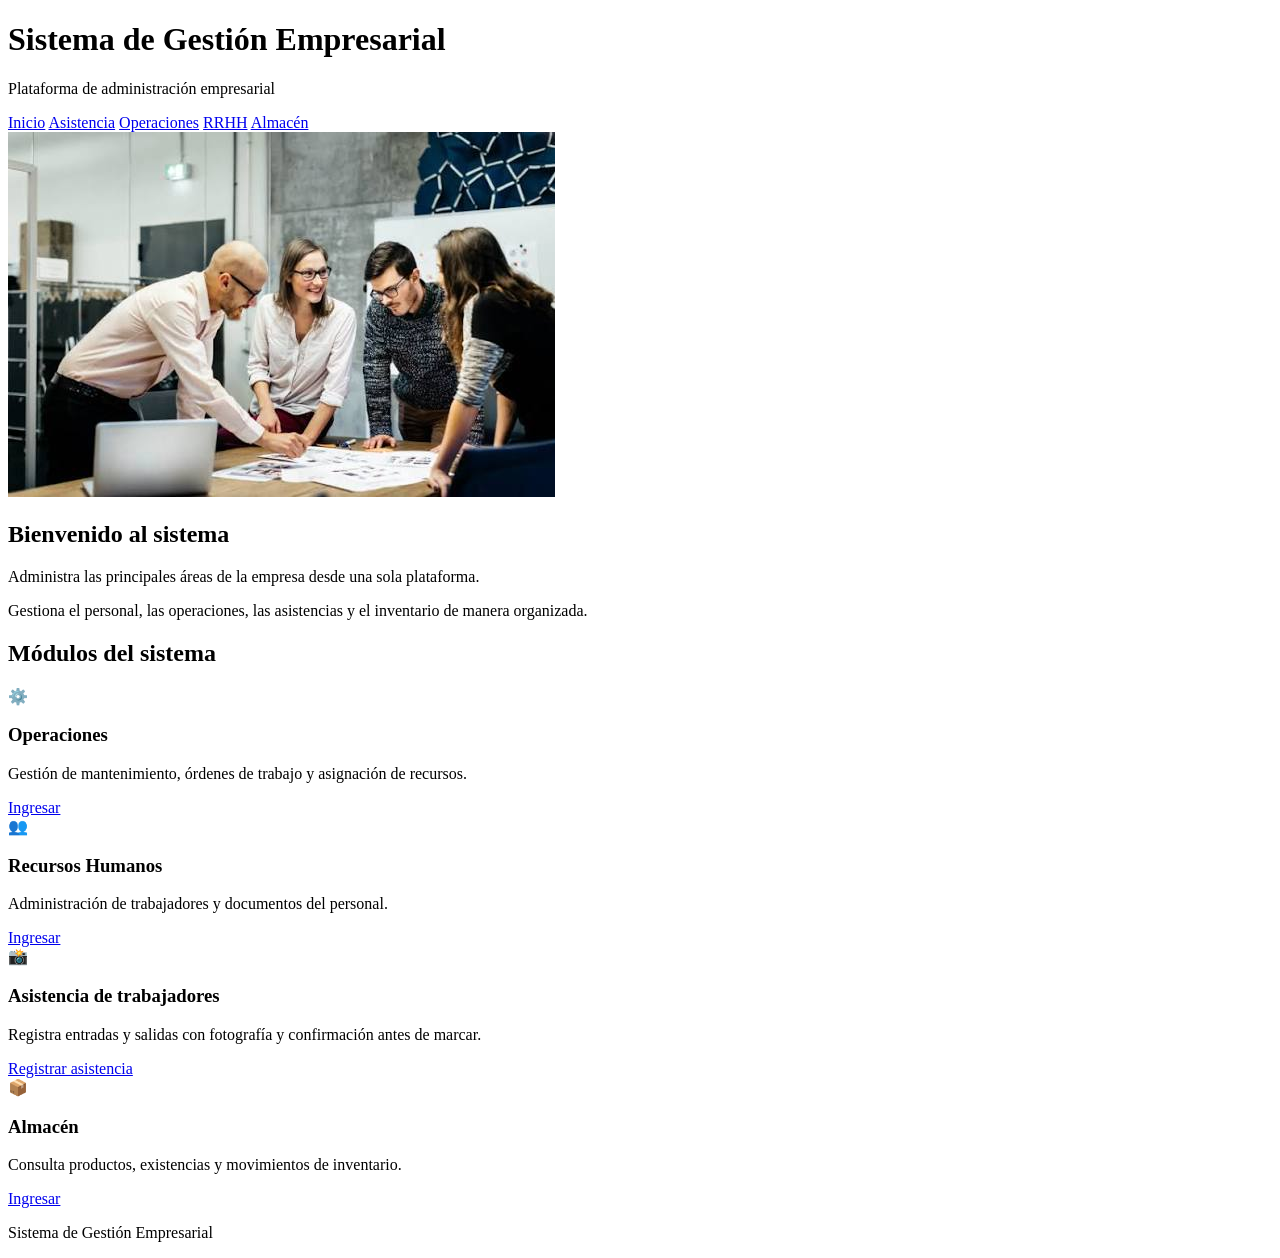
==== frontend/index.html @ 7761e13e "Integracion con cambios del PR" ====
<!DOCTYPE html>
<html lang="es">
<head>
    <meta charset="UTF-8">
    <meta name="viewport" content="width=device-width, initial-scale=1.0">

    <title>Sistema de Gestión Empresarial</title>

    <link rel="stylesheet" href="css/variables.css">
    <link rel="stylesheet" href="css/base.css">
    <link rel="stylesheet" href="css/layout.css">
    <link rel="stylesheet" href="css/components.css">
</head>

<body>

    <header>
        <h1>Sistema de Gestión Empresarial</h1>
        <p>Plataforma de administración empresarial</p>
    </header>

    <nav aria-label="Navegación principal">
        <a href="#inicio">Inicio</a>
        <a href="asistencia-trabajador.html">Asistencia</a>
        <a href="operaciones.html">Operaciones</a>
        <a href="RRHH.html">RRHH</a>
        <a href="almacen.html">Almacén</a>
    </nav>

    <main>

        <!-- Bienvenida -->
        <section id="inicio" class="bienvenida">

            <div class="imagen-empresa">
                <img
                    src="images/empresa.jpg"
                    alt="Imagen representativa del sistema de gestión empresarial">
            </div>

            <div class="bienvenida-contenido">
                <h2>Bienvenido al sistema</h2>

                <p>
                    Administra las principales áreas de la empresa
                    desde una sola plataforma.
                </p>

                <p>
                    Gestiona el personal, las operaciones, las asistencias
                    y el inventario de manera organizada.
                </p>
            </div>

        </section>

        <!-- Módulos principales -->
        <section id="modulos">

            <h2>Módulos del sistema</h2>

            <div class="tarjetas">

                <!-- Operaciones -->
                <article class="tarjeta" id="operaciones">
                    <div class="icono-modulo" aria-hidden="true">⚙️</div>

                    <h3>Operaciones</h3>

                    <p>
                        Gestión de mantenimiento, órdenes de trabajo
                        y asignación de recursos.
                    </p>

                    <a href="operaciones.html">Ingresar</a>
                </article>

                <!-- Recursos Humanos -->
                <article class="tarjeta" id="personal">
                    <div class="icono-modulo" aria-hidden="true">👥</div>

                    <h3>Recursos Humanos</h3>

                    <p>
                        Administración de trabajadores y documentos
                        del personal.
                    </p>

                    <a href="RRHH.html">Ingresar</a>
                </article>

                <!-- Asistencia -->
                <article class="tarjeta" id="asistencia">
                    <div class="icono-modulo" aria-hidden="true">📸</div>

                    <h3>Asistencia de trabajadores</h3>

                    <p>
                        Registra entradas y salidas con fotografía
                        y confirmación antes de marcar.
                    </p>

                    <a href="asistencia-trabajador.html">
                        Registrar asistencia
                    </a>
                </article>

                <!-- Almacén -->
                <article class="tarjeta" id="almacen">
                    <div class="icono-modulo" aria-hidden="true">📦</div>

                    <h3>Almacén</h3>

                    <p>
                        Consulta productos, existencias
                        y movimientos de inventario.
                    </p>

                    <a href="almacen.html">Ingresar</a>
                </article>

            </div>

        </section>

    </main>

    <footer>
        <p>Sistema de Gestión Empresarial</p>
    </footer>

    <script src="js/app.js"></script>

</body>
</html>
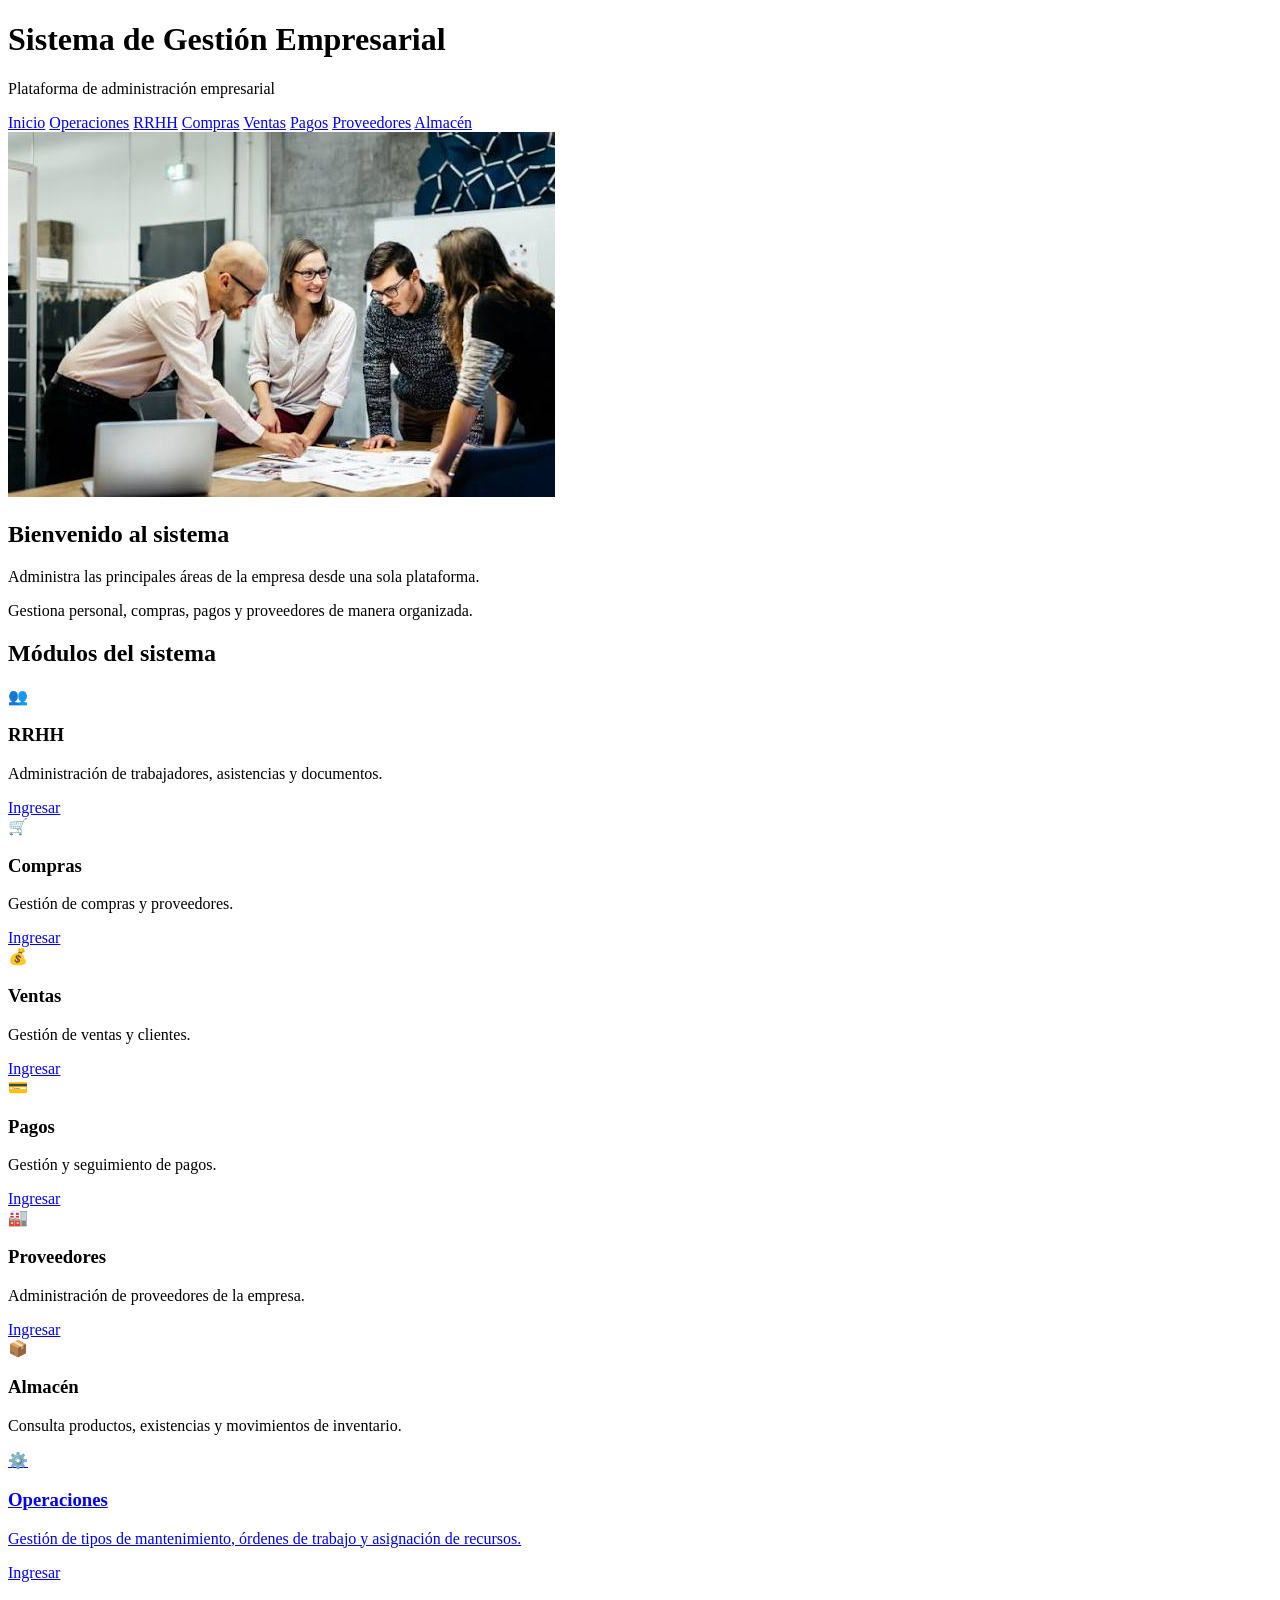
==== commit 179bf9b1: "fix: resolución de errores" ====
--- a/frontend/index.html
+++ b/frontend/index.html
@@ -1,6 +1,6 @@
-
 <!DOCTYPE html>
 <html lang="es">
+
 <head>
     <meta charset="UTF-8">
     <meta name="viewport" content="width=device-width, initial-scale=1.0">
@@ -22,24 +22,29 @@
 
     <nav aria-label="Navegación principal">
         <a href="#inicio">Inicio</a>
-        <a href="asistencia-trabajador.html">Asistencia</a>
         <a href="operaciones.html">Operaciones</a>
         <a href="RRHH.html">RRHH</a>
+        <a href="compras.html">Compras</a>
+        <a href="ventas.html">Ventas</a>
+        <a href="pagos.html">Pagos</a>
+        <a href="proveedores.html">Proveedores</a>
         <a href="almacen.html">Almacén</a>
     </nav>
 
     <main>
 
-        <!-- Bienvenida -->
+        <!-- Sección de bienvenida -->
+
         <section id="inicio" class="bienvenida">
 
             <div class="imagen-empresa">
                 <img
                     src="images/empresa.jpg"
-                    alt="Imagen representativa del sistema de gestión empresarial">
+                    alt="Imagen representativa de una empresa y su sistema de gestión empresarial">
             </div>
 
             <div class="bienvenida-contenido">
+
                 <h2>Bienvenido al sistema</h2>
 
                 <p>
@@ -48,67 +53,136 @@
                 </p>
 
                 <p>
-                    Gestiona el personal, las operaciones, las asistencias
-                    y el inventario de manera organizada.
+                    Gestiona personal, compras, pagos y proveedores
+                    de manera organizada.
                 </p>
+
             </div>
 
         </section>
 
+
         <!-- Módulos principales -->
+
         <section id="modulos">
 
             <h2>Módulos del sistema</h2>
 
             <div class="tarjetas">
 
-                <!-- Operaciones -->
-                <article class="tarjeta" id="operaciones">
-                    <div class="icono-modulo" aria-hidden="true">⚙️</div>
-
-                    <h3>Operaciones</h3>
-
-                    <p>
-                        Gestión de mantenimiento, órdenes de trabajo
-                        y asignación de recursos.
-                    </p>
-
-                    <a href="operaciones.html">Ingresar</a>
-                </article>
-
-                <!-- Recursos Humanos -->
+                <!-- Personal -->
+
                 <article class="tarjeta" id="personal">
-                    <div class="icono-modulo" aria-hidden="true">👥</div>
-
-                    <h3>Recursos Humanos</h3>
-
-                    <p>
-                        Administración de trabajadores y documentos
-                        del personal.
-                    </p>
-
-                    <a href="RRHH.html">Ingresar</a>
-                </article>
-
-                <!-- Asistencia -->
-                <article class="tarjeta" id="asistencia">
-                    <div class="icono-modulo" aria-hidden="true">📸</div>
-
-                    <h3>Asistencia de trabajadores</h3>
-
-                    <p>
-                        Registra entradas y salidas con fotografía
-                        y confirmación antes de marcar.
-                    </p>
-
-                    <a href="asistencia-trabajador.html">
-                        Registrar asistencia
-                    </a>
+
+                    <div class="icono-modulo" aria-hidden="true">
+                        👥
+                    </div>
+
+                    <h3>RRHH</h3>
+
+                    <p>
+                        Administración de trabajadores,
+                        asistencias y documentos.
+                    </p>
+
+                    <a href="RRHH.html">
+                        Ingresar
+                    </a>
+
+                </article>
+
+
+                <!-- Compras -->
+
+                <article class="tarjeta" id="compras">
+
+                    <div class="icono-modulo" aria-hidden="true">
+                        🛒
+                    </div>
+
+                    <h3>Compras</h3>
+
+                    <p>
+                        Gestión de compras y proveedores.
+                    </p>
+
+                    <a href="compras.html">
+                        Ingresar
+                    </a>
+
+                </article>
+
+
+                <!-- Ventas -->
+
+                <article class="tarjeta" id="ventas">
+
+                    <div class="icono-modulo" aria-hidden="true">
+                        💰
+                    </div>
+
+                    <h3>Ventas</h3>
+
+                    <p>
+                        Gestión de ventas y clientes.
+                    </p>
+
+                    <a href="ventas.html">
+                        Ingresar
+                    </a>
+
+                </article>
+
+
+                <!-- Pagos -->
+
+                <article class="tarjeta" id="pagos">
+
+                    <div class="icono-modulo" aria-hidden="true">
+                        💳
+                    </div>
+
+                    <h3>Pagos</h3>
+
+                    <p>
+                        Gestión y seguimiento de pagos.
+                    </p>
+
+                    <a href="pagos.html">
+                        Ingresar
+                    </a>
+
+                </article>
+
+
+                <!-- Proveedores -->
+
+                <article class="tarjeta" id="proveedores">
+
+                    <div class="icono-modulo" aria-hidden="true">
+                        🏭
+                    </div>
+
+                    <h3>Proveedores</h3>
+
+                    <p>
+                        Administración de proveedores
+                        de la empresa.
+                    </p>
+
+                    <a href="proveedores.html">
+                        Ingresar
+                    </a>
+
                 </article>
 
                 <!-- Almacén -->
+
                 <article class="tarjeta" id="almacen">
-                    <div class="icono-modulo" aria-hidden="true">📦</div>
+
+                    <div class="icono-modulo" aria-hidden="true">
+                        📦
+                    </div>
 
                     <h3>Almacén</h3>
 
@@ -117,20 +191,44 @@
                         y movimientos de inventario.
                     </p>
 
-                    <a href="almacen.html">Ingresar</a>
-                </article>
+                    <a href="almacen.html">
+
+
+                <!-- Operaciones y Mantenimiento -->
+
+                <article class="tarjeta" id="operaciones">
+
+                    <div class="icono-modulo" aria-hidden="true">
+                        ⚙️
+                    </div>
+
+                    <h3>Operaciones</h3>
+
+                    <p>
+                        Gestión de tipos de mantenimiento, órdenes de trabajo y asignación de recursos.
+                    </p>
+
+                    <a href="operaciones.html">
+                        Ingresar
+                    </a>
+
+                </article>
+
 
             </div>
 
         </section>
 
     </main>
+
 
     <footer>
         <p>Sistema de Gestión Empresarial</p>
     </footer>
 
+
     <script src="js/app.js"></script>
 
 </body>
-</html>
+
+</html>
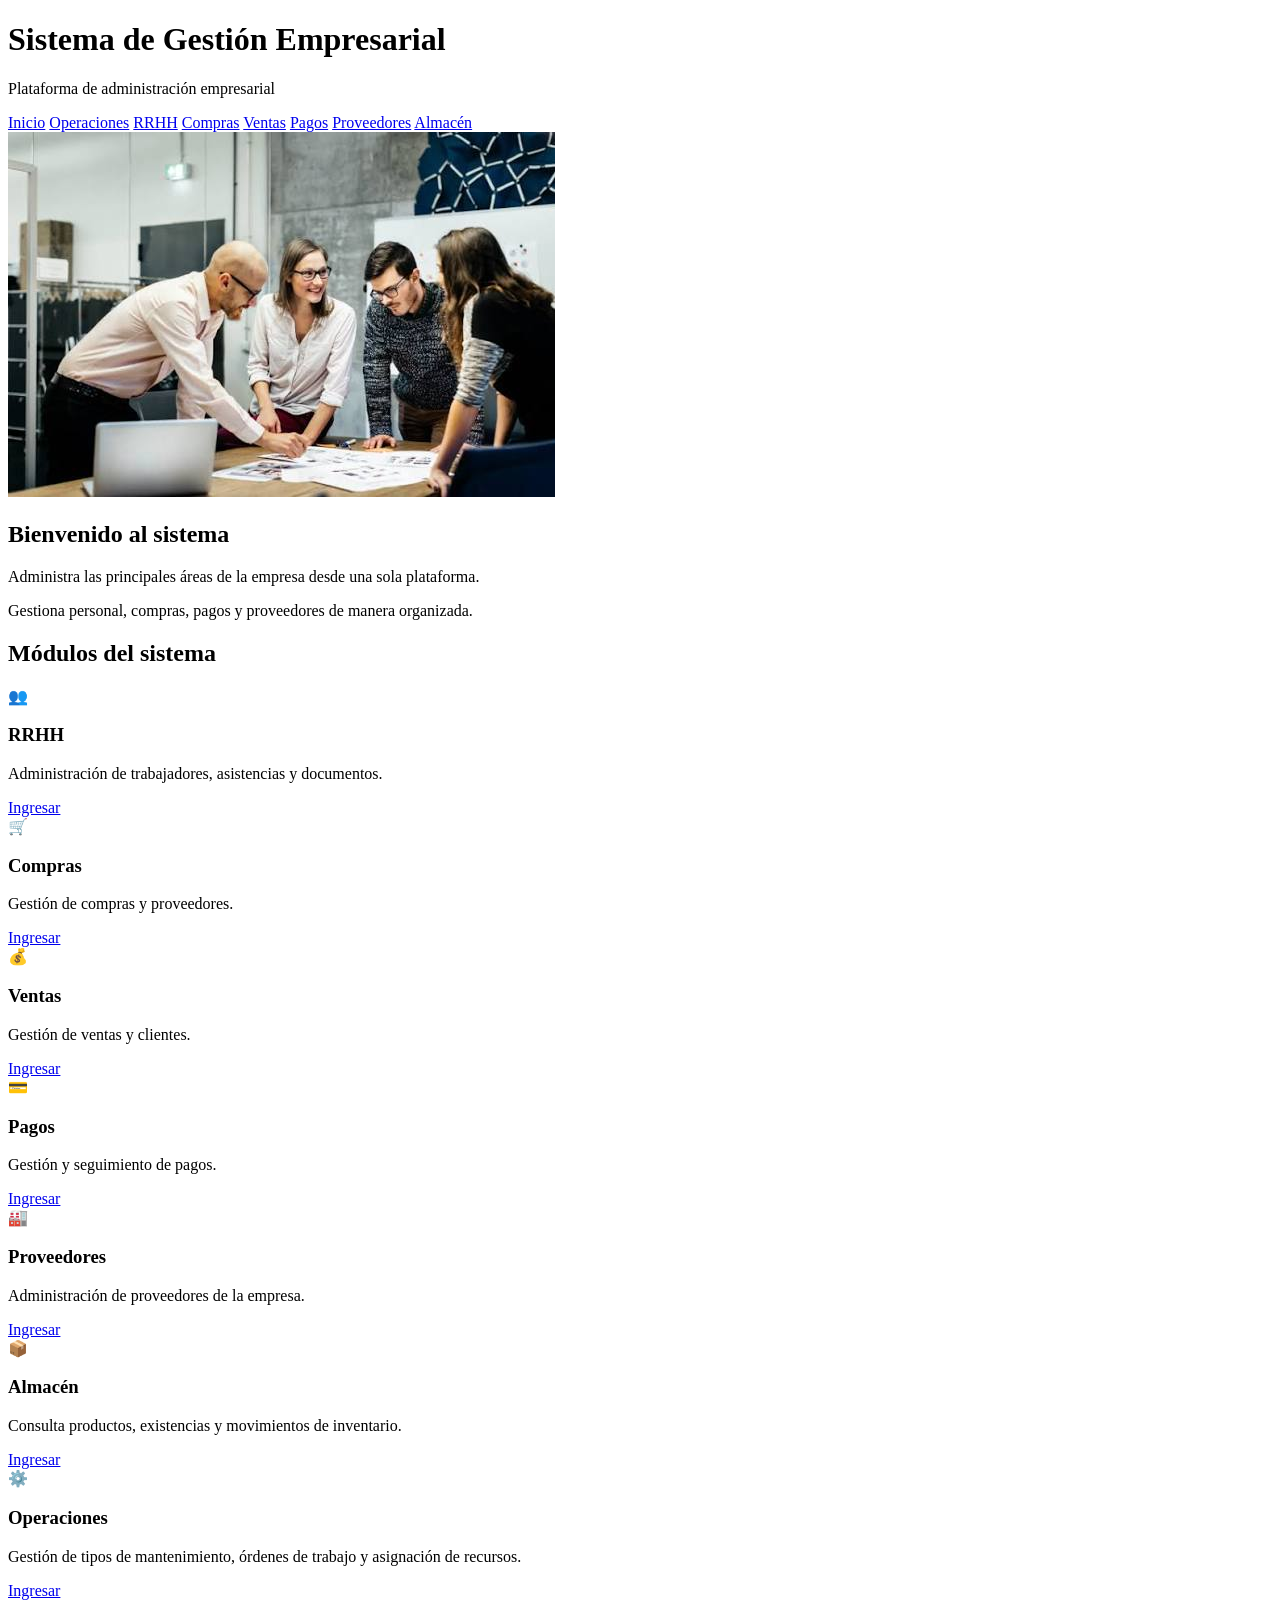
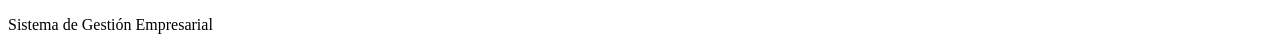
==== commit f6c6e102: "feat(frontend): registrar herramientas en almacen" ====
--- a/frontend/index.html
+++ b/frontend/index.html
@@ -192,6 +192,9 @@
                     </p>
 
                     <a href="almacen.html">
+                        Ingresar
+                    </a>
+                </article>
 
 
                 <!-- Operaciones y Mantenimiento -->
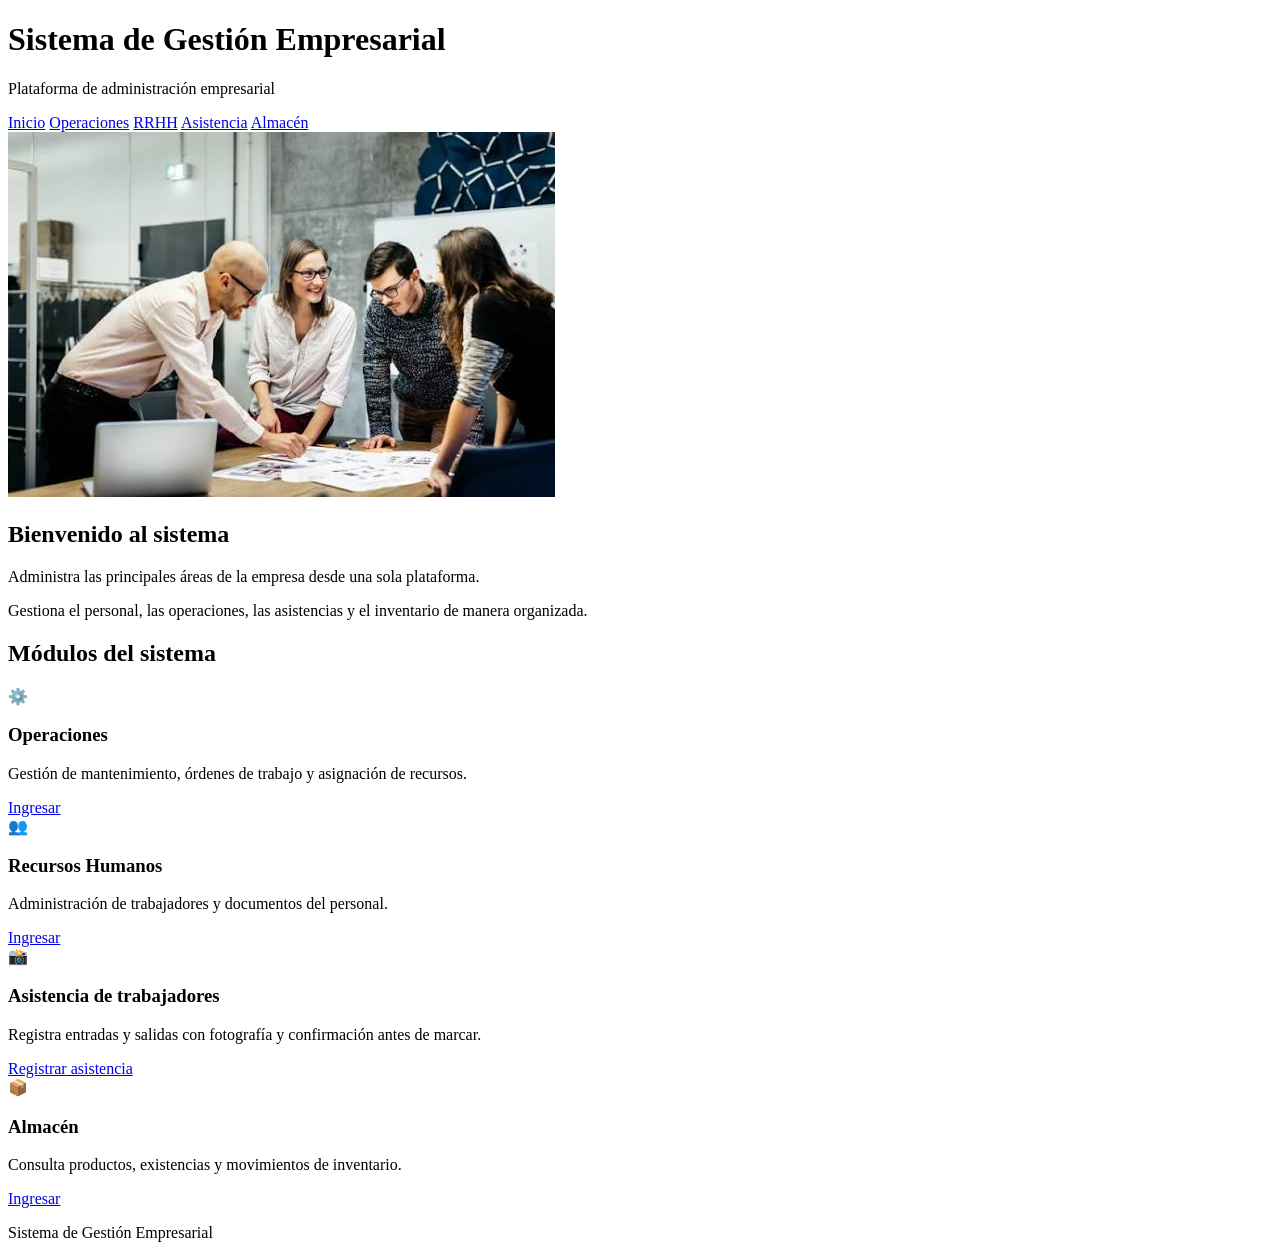
==== commit d6033493: "Implementación y mejoras modulo RRHH y PERSONAL" ====
--- a/frontend/index.html
+++ b/frontend/index.html
@@ -1,3 +1,4 @@
+
 <!DOCTYPE html>
 <html lang="es">
 
@@ -20,31 +21,26 @@
         <p>Plataforma de administración empresarial</p>
     </header>
 
-    <nav aria-label="Navegación principal">
+    <nav>
         <a href="#inicio">Inicio</a>
         <a href="operaciones.html">Operaciones</a>
         <a href="RRHH.html">RRHH</a>
-        <a href="compras.html">Compras</a>
-        <a href="ventas.html">Ventas</a>
-        <a href="pagos.html">Pagos</a>
-        <a href="proveedores.html">Proveedores</a>
+        <a href="asistencia-trabajador.html">Asistencia</a>
         <a href="almacen.html">Almacén</a>
     </nav>
 
     <main>
 
-        <!-- Sección de bienvenida -->
-
+        <!-- Bienvenida -->
         <section id="inicio" class="bienvenida">
 
             <div class="imagen-empresa">
                 <img
                     src="images/empresa.jpg"
-                    alt="Imagen representativa de una empresa y su sistema de gestión empresarial">
+                    alt="Imagen representativa del sistema de gestión empresarial">
             </div>
 
             <div class="bienvenida-contenido">
-
                 <h2>Bienvenido al sistema</h2>
 
                 <p>
@@ -53,136 +49,67 @@
                 </p>
 
                 <p>
-                    Gestiona personal, compras, pagos y proveedores
-                    de manera organizada.
+                    Gestiona el personal, las operaciones, las asistencias
+                    y el inventario de manera organizada.
                 </p>
-
             </div>
 
         </section>
 
-
         <!-- Módulos principales -->
-
         <section id="modulos">
 
             <h2>Módulos del sistema</h2>
 
             <div class="tarjetas">
 
-                <!-- Personal -->
+                <!-- Operaciones -->
+                <article class="tarjeta" id="operaciones">
+                    <div class="icono-modulo" aria-hidden="true">⚙️</div>
 
-                <article class="tarjeta" id="personal">
-
-                    <div class="icono-modulo" aria-hidden="true">
-                        👥
-                    </div>
-
-                    <h3>RRHH</h3>
+                    <h3>Operaciones</h3>
 
                     <p>
-                        Administración de trabajadores,
-                        asistencias y documentos.
+                        Gestión de mantenimiento, órdenes de trabajo
+                        y asignación de recursos.
                     </p>
 
-                    <a href="RRHH.html">
-                        Ingresar
-                    </a>
-
+                    <a href="operaciones.html">Ingresar</a>
                 </article>
 
+                <!-- Recursos Humanos -->
+                <article class="tarjeta" id="personal">
+                    <div class="icono-modulo" aria-hidden="true">👥</div>
 
-                <!-- Compras -->
-
-                <article class="tarjeta" id="compras">
-
-                    <div class="icono-modulo" aria-hidden="true">
-                        🛒
-                    </div>
-
-                    <h3>Compras</h3>
+                    <h3>Recursos Humanos</h3>
 
                     <p>
-                        Gestión de compras y proveedores.
+                        Administración de trabajadores y documentos
+                        del personal.
                     </p>
 
-                    <a href="compras.html">
-                        Ingresar
-                    </a>
-
+                    <a href="RRHH.html">Ingresar</a>
                 </article>
 
+                <!-- Asistencia -->
+                <article class="tarjeta" id="asistencia">
+                    <div class="icono-modulo" aria-hidden="true">📸</div>
 
-                <!-- Ventas -->
-
-                <article class="tarjeta" id="ventas">
-
-                    <div class="icono-modulo" aria-hidden="true">
-                        💰
-                    </div>
-
-                    <h3>Ventas</h3>
+                    <h3>Asistencia de trabajadores</h3>
 
                     <p>
-                        Gestión de ventas y clientes.
+                        Registra entradas y salidas con fotografía
+                        y confirmación antes de marcar.
                     </p>
 
-                    <a href="ventas.html">
-                        Ingresar
+                    <a href="asistencia-trabajador.html">
+                        Registrar asistencia
                     </a>
-
-                </article>
-
-
-                <!-- Pagos -->
-
-                <article class="tarjeta" id="pagos">
-
-                    <div class="icono-modulo" aria-hidden="true">
-                        💳
-                    </div>
-
-                    <h3>Pagos</h3>
-
-                    <p>
-                        Gestión y seguimiento de pagos.
-                    </p>
-
-                    <a href="pagos.html">
-                        Ingresar
-                    </a>
-
-                </article>
-
-
-                <!-- Proveedores -->
-
-                <article class="tarjeta" id="proveedores">
-
-                    <div class="icono-modulo" aria-hidden="true">
-                        🏭
-                    </div>
-
-                    <h3>Proveedores</h3>
-
-                    <p>
-                        Administración de proveedores
-                        de la empresa.
-                    </p>
-
-                    <a href="proveedores.html">
-                        Ingresar
-                    </a>
-
                 </article>
 
                 <!-- Almacén -->
-
                 <article class="tarjeta" id="almacen">
-
-                    <div class="icono-modulo" aria-hidden="true">
-                        📦
-                    </div>
+                    <div class="icono-modulo" aria-hidden="true">📦</div>
 
                     <h3>Almacén</h3>
 
@@ -191,32 +118,8 @@
                         y movimientos de inventario.
                     </p>
 
-                    <a href="almacen.html">
-                        Ingresar
-                    </a>
+                    <a href="almacen.html">Ingresar</a>
                 </article>
-
-
-                <!-- Operaciones y Mantenimiento -->
-
-                <article class="tarjeta" id="operaciones">
-
-                    <div class="icono-modulo" aria-hidden="true">
-                        ⚙️
-                    </div>
-
-                    <h3>Operaciones</h3>
-
-                    <p>
-                        Gestión de tipos de mantenimiento, órdenes de trabajo y asignación de recursos.
-                    </p>
-
-                    <a href="operaciones.html">
-                        Ingresar
-                    </a>
-
-                </article>
-
 
             </div>
 
@@ -224,14 +127,12 @@
 
     </main>
 
-
     <footer>
         <p>Sistema de Gestión Empresarial</p>
     </footer>
-
 
     <script src="js/app.js"></script>
 
 </body>
 
-</html>+</html>
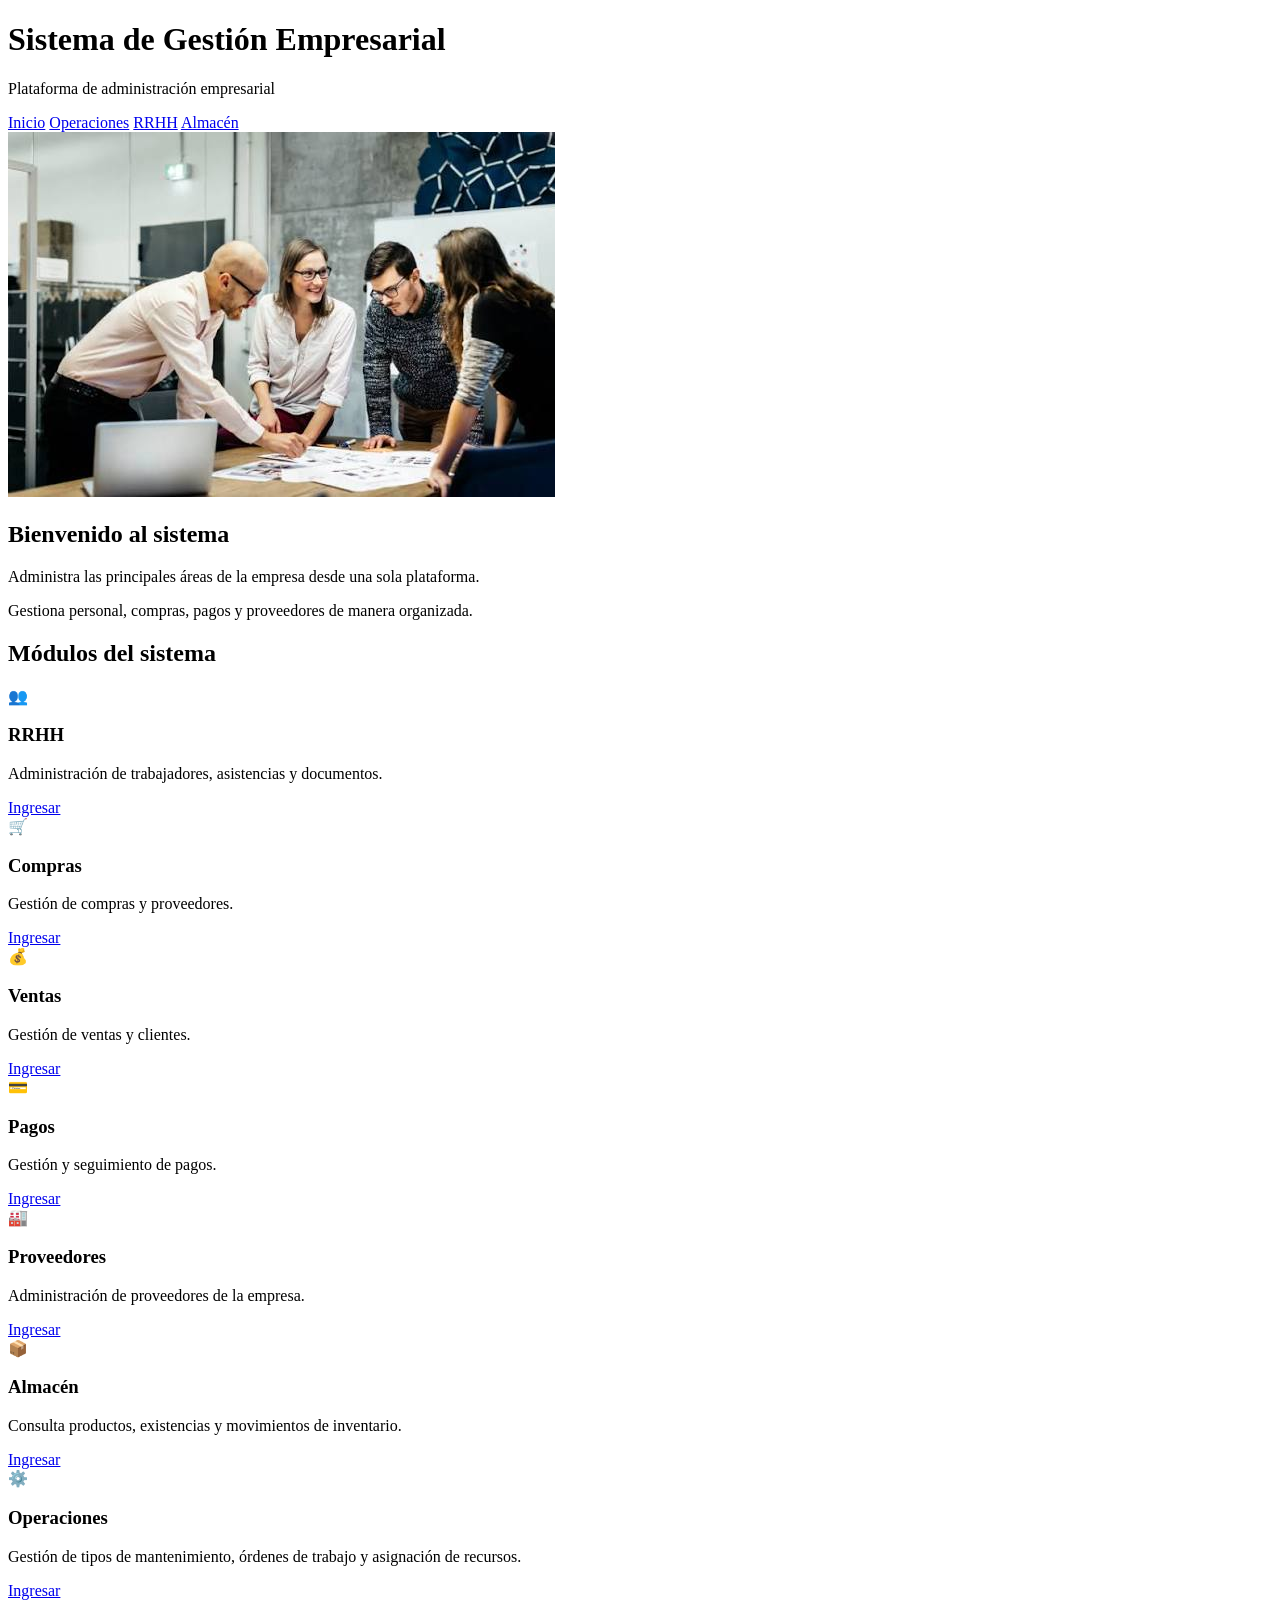
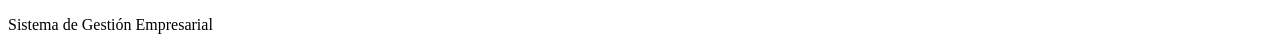
==== commit ee934e9a: "Implementación y mejoras modulo RRHH y PERSONAL" ====
--- a/frontend/index.html
+++ b/frontend/index.html
@@ -1,4 +1,3 @@
-
 <!DOCTYPE html>
 <html lang="es">
 
@@ -25,22 +24,23 @@
         <a href="#inicio">Inicio</a>
         <a href="operaciones.html">Operaciones</a>
         <a href="RRHH.html">RRHH</a>
-        <a href="asistencia-trabajador.html">Asistencia</a>
         <a href="almacen.html">Almacén</a>
     </nav>
 
     <main>
 
-        <!-- Bienvenida -->
+        <!-- Sección de bienvenida -->
+
         <section id="inicio" class="bienvenida">
 
             <div class="imagen-empresa">
                 <img
                     src="images/empresa.jpg"
-                    alt="Imagen representativa del sistema de gestión empresarial">
+                    alt="Imagen representativa de una empresa y su sistema de gestión empresarial">
             </div>
 
             <div class="bienvenida-contenido">
+
                 <h2>Bienvenido al sistema</h2>
 
                 <p>
@@ -49,67 +49,136 @@
                 </p>
 
                 <p>
-                    Gestiona el personal, las operaciones, las asistencias
-                    y el inventario de manera organizada.
+                    Gestiona personal, compras, pagos y proveedores
+                    de manera organizada.
                 </p>
+
             </div>
 
         </section>
 
+
         <!-- Módulos principales -->
+
         <section id="modulos">
 
             <h2>Módulos del sistema</h2>
 
             <div class="tarjetas">
 
-                <!-- Operaciones -->
-                <article class="tarjeta" id="operaciones">
-                    <div class="icono-modulo" aria-hidden="true">⚙️</div>
-
-                    <h3>Operaciones</h3>
-
-                    <p>
-                        Gestión de mantenimiento, órdenes de trabajo
-                        y asignación de recursos.
-                    </p>
-
-                    <a href="operaciones.html">Ingresar</a>
-                </article>
-
-                <!-- Recursos Humanos -->
+                <!-- Personal -->
+
                 <article class="tarjeta" id="personal">
-                    <div class="icono-modulo" aria-hidden="true">👥</div>
-
-                    <h3>Recursos Humanos</h3>
-
-                    <p>
-                        Administración de trabajadores y documentos
-                        del personal.
-                    </p>
-
-                    <a href="RRHH.html">Ingresar</a>
-                </article>
-
-                <!-- Asistencia -->
-                <article class="tarjeta" id="asistencia">
-                    <div class="icono-modulo" aria-hidden="true">📸</div>
-
-                    <h3>Asistencia de trabajadores</h3>
-
-                    <p>
-                        Registra entradas y salidas con fotografía
-                        y confirmación antes de marcar.
-                    </p>
-
-                    <a href="asistencia-trabajador.html">
-                        Registrar asistencia
-                    </a>
+
+                    <div class="icono-modulo" aria-hidden="true">
+                        👥
+                    </div>
+
+                    <h3>RRHH</h3>
+
+                    <p>
+                        Administración de trabajadores,
+                        asistencias y documentos.
+                    </p>
+
+                    <a href="RRHH.html">
+                        Ingresar
+                    </a>
+
+                </article>
+
+
+                <!-- Compras -->
+
+                <article class="tarjeta" id="compras">
+
+                    <div class="icono-modulo" aria-hidden="true">
+                        🛒
+                    </div>
+
+                    <h3>Compras</h3>
+
+                    <p>
+                        Gestión de compras y proveedores.
+                    </p>
+
+                    <a href="compras.html">
+                        Ingresar
+                    </a>
+
+                </article>
+
+
+                <!-- Ventas -->
+
+                <article class="tarjeta" id="ventas">
+
+                    <div class="icono-modulo" aria-hidden="true">
+                        💰
+                    </div>
+
+                    <h3>Ventas</h3>
+
+                    <p>
+                        Gestión de ventas y clientes.
+                    </p>
+
+                    <a href="ventas.html">
+                        Ingresar
+                    </a>
+
+                </article>
+
+
+                <!-- Pagos -->
+
+                <article class="tarjeta" id="pagos">
+
+                    <div class="icono-modulo" aria-hidden="true">
+                        💳
+                    </div>
+
+                    <h3>Pagos</h3>
+
+                    <p>
+                        Gestión y seguimiento de pagos.
+                    </p>
+
+                    <a href="pagos.html">
+                        Ingresar
+                    </a>
+
+                </article>
+
+
+                <!-- Proveedores -->
+
+                <article class="tarjeta" id="proveedores">
+
+                    <div class="icono-modulo" aria-hidden="true">
+                        🏭
+                    </div>
+
+                    <h3>Proveedores</h3>
+
+                    <p>
+                        Administración de proveedores
+                        de la empresa.
+                    </p>
+
+                    <a href="proveedores.html">
+                        Ingresar
+                    </a>
+
                 </article>
 
                 <!-- Almacén -->
+
                 <article class="tarjeta" id="almacen">
-                    <div class="icono-modulo" aria-hidden="true">📦</div>
+
+                    <div class="icono-modulo" aria-hidden="true">
+                        📦
+                    </div>
 
                     <h3>Almacén</h3>
 
@@ -118,21 +187,47 @@
                         y movimientos de inventario.
                     </p>
 
-                    <a href="almacen.html">Ingresar</a>
-                </article>
+                    <a href="almacen.html">
+                        Ingresar
+                    </a>
+                </article>
+
+
+                <!-- Operaciones y Mantenimiento -->
+
+                <article class="tarjeta" id="operaciones">
+
+                    <div class="icono-modulo" aria-hidden="true">
+                        ⚙️
+                    </div>
+
+                    <h3>Operaciones</h3>
+
+                    <p>
+                        Gestión de tipos de mantenimiento, órdenes de trabajo y asignación de recursos.
+                    </p>
+
+                    <a href="operaciones.html">
+                        Ingresar
+                    </a>
+
+                </article>
+
 
             </div>
 
         </section>
 
     </main>
+
 
     <footer>
         <p>Sistema de Gestión Empresarial</p>
     </footer>
 
+
     <script src="js/app.js"></script>
 
 </body>
 
-</html>
+</html>
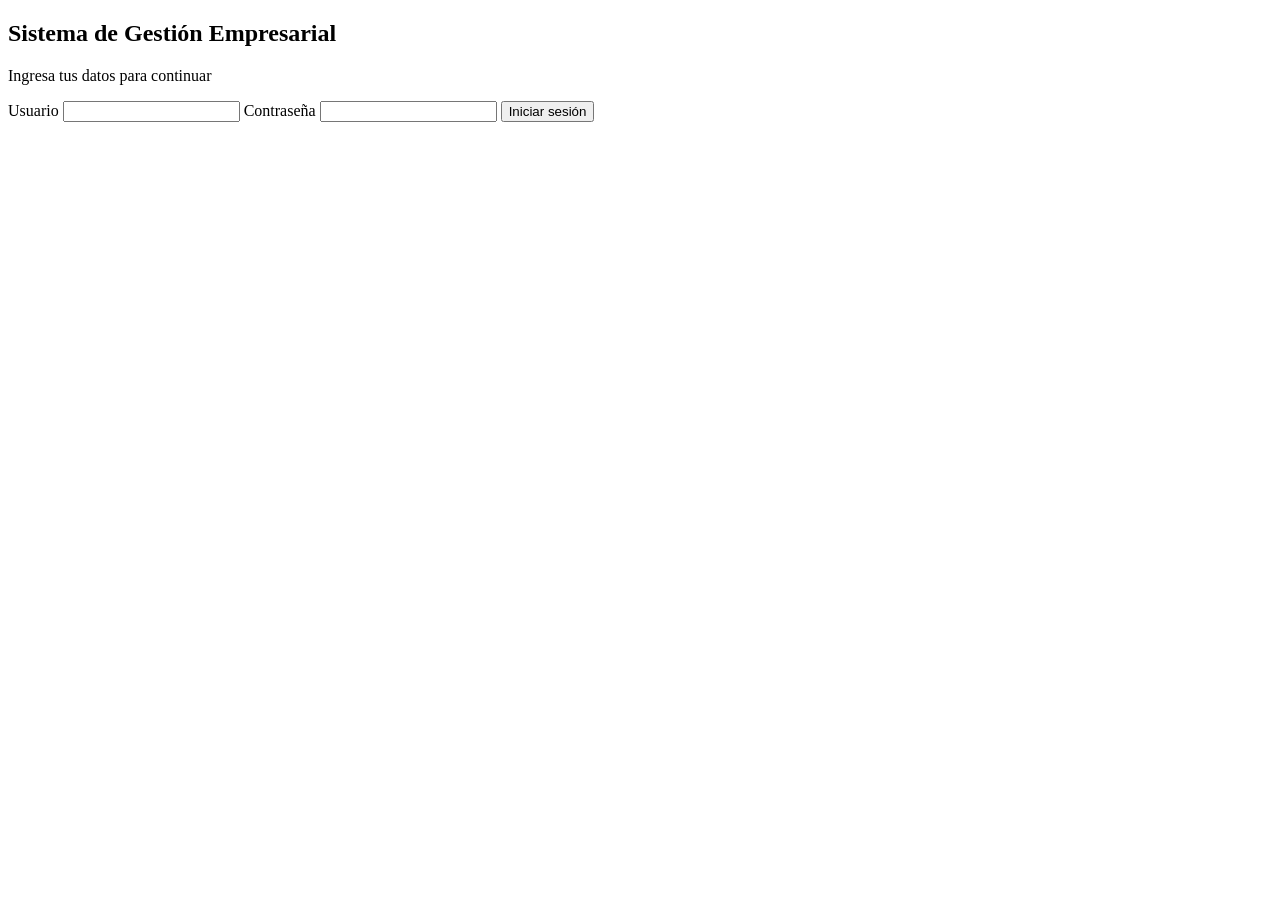
==== commit 753a3124: "feat(frontend): crear interfaz de gestion y generacion de tickets de soporte TI" ====
--- a/frontend/index.html
+++ b/frontend/index.html
@@ -20,11 +20,16 @@
         <p>Plataforma de administración empresarial</p>
     </header>
 
-    <nav>
+    <nav aria-label="Navegación principal">
         <a href="#inicio">Inicio</a>
         <a href="operaciones.html">Operaciones</a>
         <a href="RRHH.html">RRHH</a>
+        <a href="compras.html">Compras</a>
+        <a href="ventas.html">Ventas</a>
+        <a href="pagos.html">Pagos</a>
+        <a href="proveedores.html">Proveedores</a>
         <a href="almacen.html">Almacén</a>
+        <a href="tickets.html">Sistemas / Tickets</a>
     </nav>
 
     <main>
@@ -214,6 +219,27 @@
                 </article>
 
 
+                <!-- Sistemas y Tickets TI -->
+
+                <article class="tarjeta" id="tickets">
+
+                    <div class="icono-modulo" aria-hidden="true">
+                        💻
+                    </div>
+
+                    <h3>Sistemas / Tickets</h3>
+
+                    <p>
+                        Mesa de ayuda TI, generación y seguimiento de tickets de soporte técnico e incidencias.
+                    </p>
+
+                    <a href="tickets.html">
+                        Ingresar
+                    </a>
+
+                </article>
+
+
             </div>
 
         </section>
@@ -226,6 +252,7 @@
     </footer>
 
 
+    <script src="js/auth.js"></script>
     <script src="js/app.js"></script>
 
 </body>
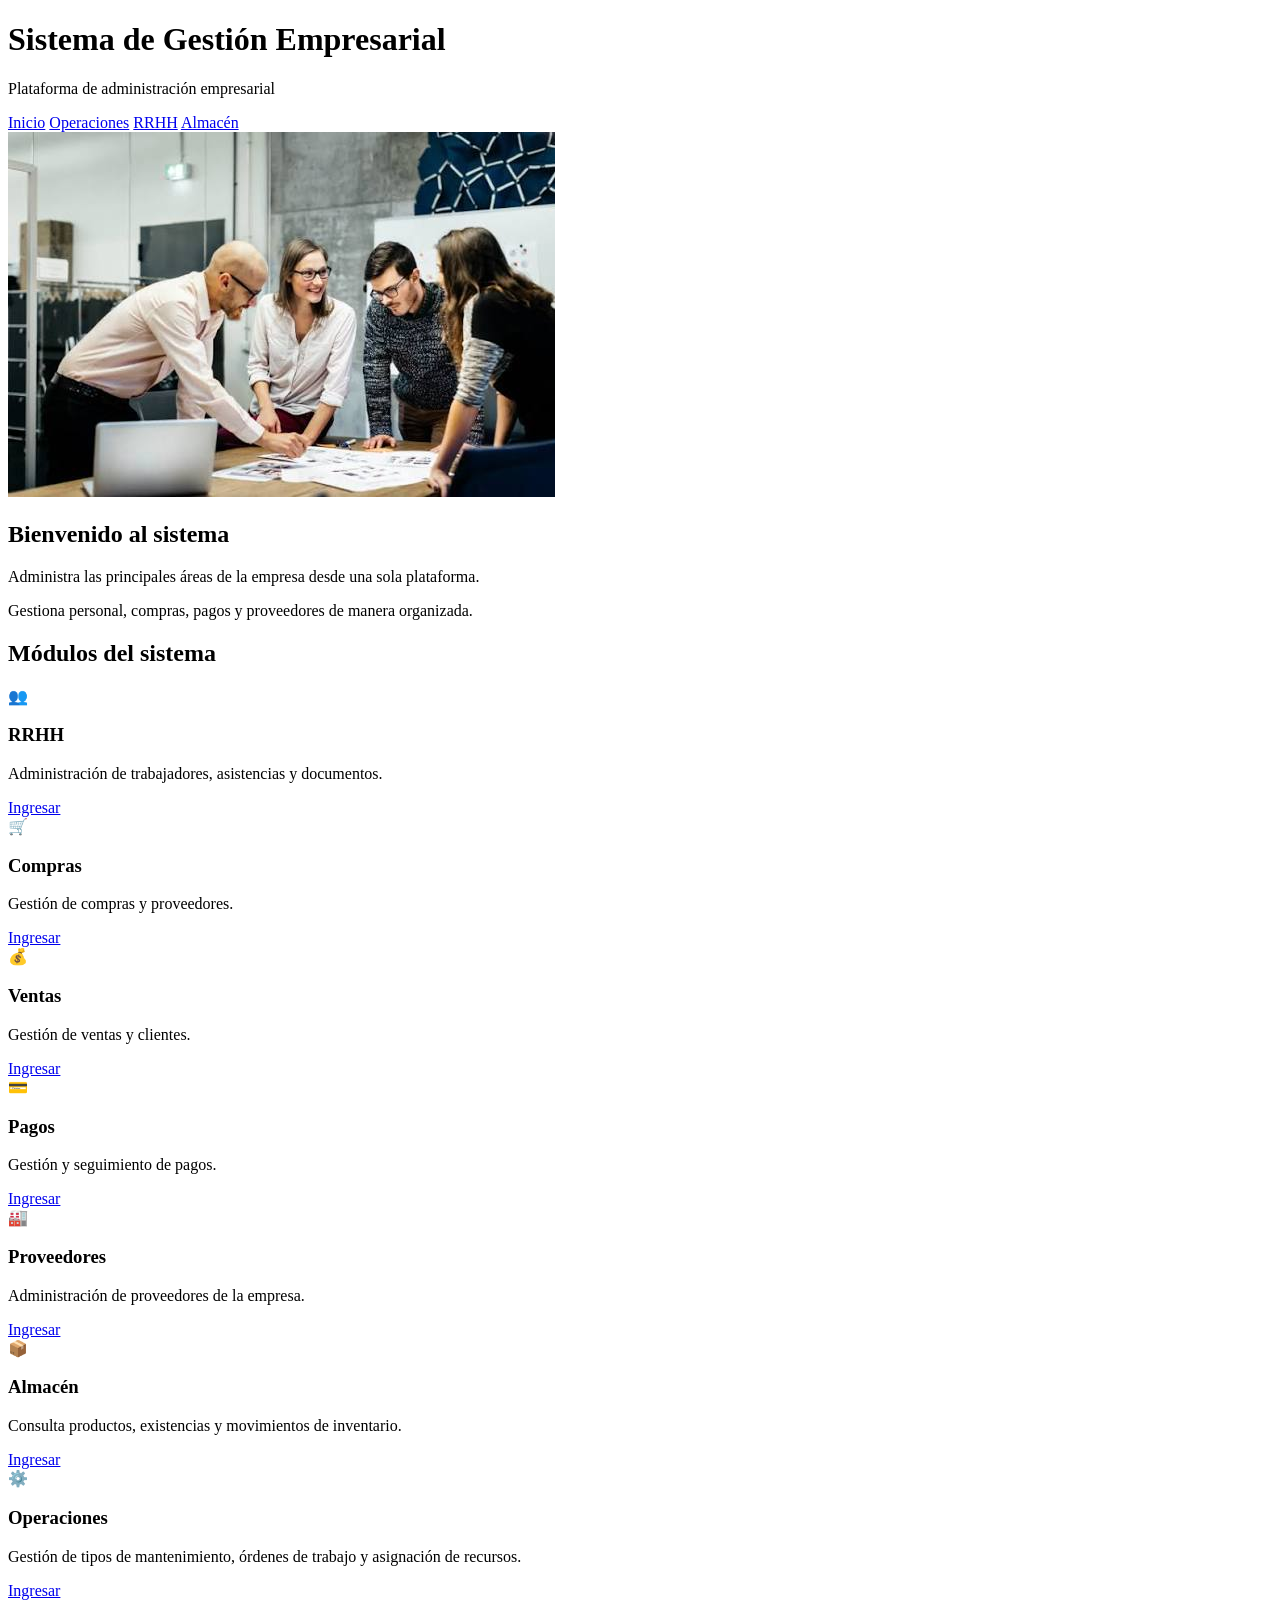
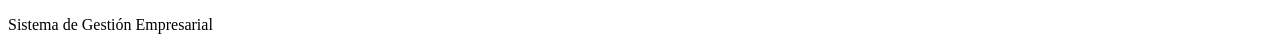
==== commit ba0e447d: "Merge pull request #15 from fc-user17/integrar-personal-develop Implementa aprobacion de solicitudes" ====
--- a/frontend/index.html
+++ b/frontend/index.html
@@ -20,16 +20,11 @@
         <p>Plataforma de administración empresarial</p>
     </header>
 
-    <nav aria-label="Navegación principal">
+    <nav>
         <a href="#inicio">Inicio</a>
         <a href="operaciones.html">Operaciones</a>
         <a href="RRHH.html">RRHH</a>
-        <a href="compras.html">Compras</a>
-        <a href="ventas.html">Ventas</a>
-        <a href="pagos.html">Pagos</a>
-        <a href="proveedores.html">Proveedores</a>
         <a href="almacen.html">Almacén</a>
-        <a href="tickets.html">Sistemas / Tickets</a>
     </nav>
 
     <main>
@@ -219,27 +214,6 @@
                 </article>
 
 
-                <!-- Sistemas y Tickets TI -->
-
-                <article class="tarjeta" id="tickets">
-
-                    <div class="icono-modulo" aria-hidden="true">
-                        💻
-                    </div>
-
-                    <h3>Sistemas / Tickets</h3>
-
-                    <p>
-                        Mesa de ayuda TI, generación y seguimiento de tickets de soporte técnico e incidencias.
-                    </p>
-
-                    <a href="tickets.html">
-                        Ingresar
-                    </a>
-
-                </article>
-
-
             </div>
 
         </section>
@@ -252,7 +226,6 @@
     </footer>
 
 
-    <script src="js/auth.js"></script>
     <script src="js/app.js"></script>
 
 </body>
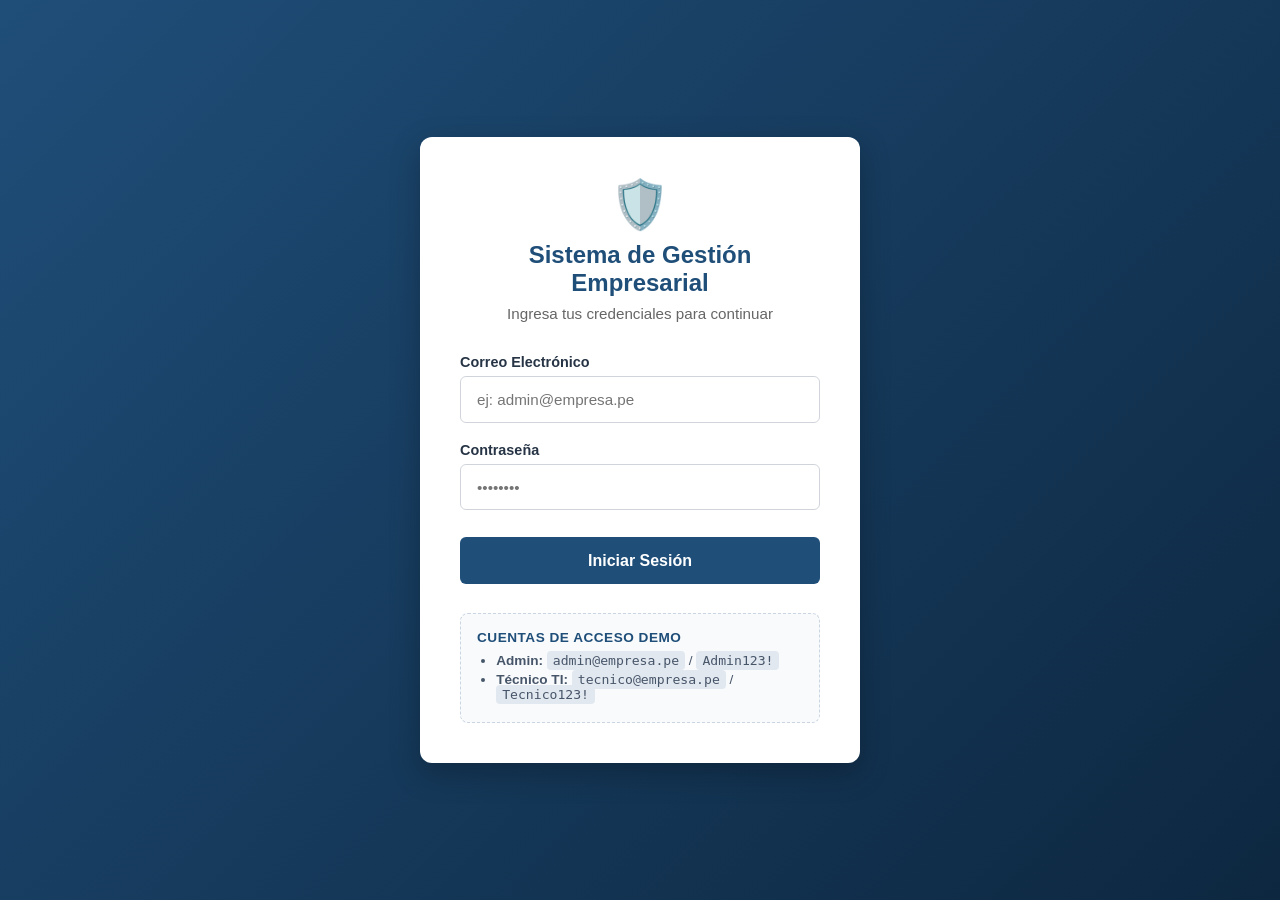
==== commit a656561c: "merge: sincronizar con los ultimos avances de develop (modulo RRHH y Personal)" ====
--- a/frontend/index.html
+++ b/frontend/index.html
@@ -25,6 +25,7 @@
         <a href="operaciones.html">Operaciones</a>
         <a href="RRHH.html">RRHH</a>
         <a href="almacen.html">Almacén</a>
+        <a href="tickets.html">Sistemas / Tickets</a>
     </nav>
 
     <main>
@@ -214,6 +215,27 @@
                 </article>
 
 
+                <!-- Sistemas y Tickets TI -->
+
+                <article class="tarjeta" id="tickets">
+
+                    <div class="icono-modulo" aria-hidden="true">
+                        💻
+                    </div>
+
+                    <h3>Sistemas / Tickets</h3>
+
+                    <p>
+                        Mesa de ayuda TI, generación y seguimiento de tickets de soporte técnico e incidencias.
+                    </p>
+
+                    <a href="tickets.html">
+                        Ingresar
+                    </a>
+
+                </article>
+
+
             </div>
 
         </section>
@@ -226,6 +248,7 @@
     </footer>
 
 
+    <script src="js/auth.js"></script>
     <script src="js/app.js"></script>
 
 </body>
